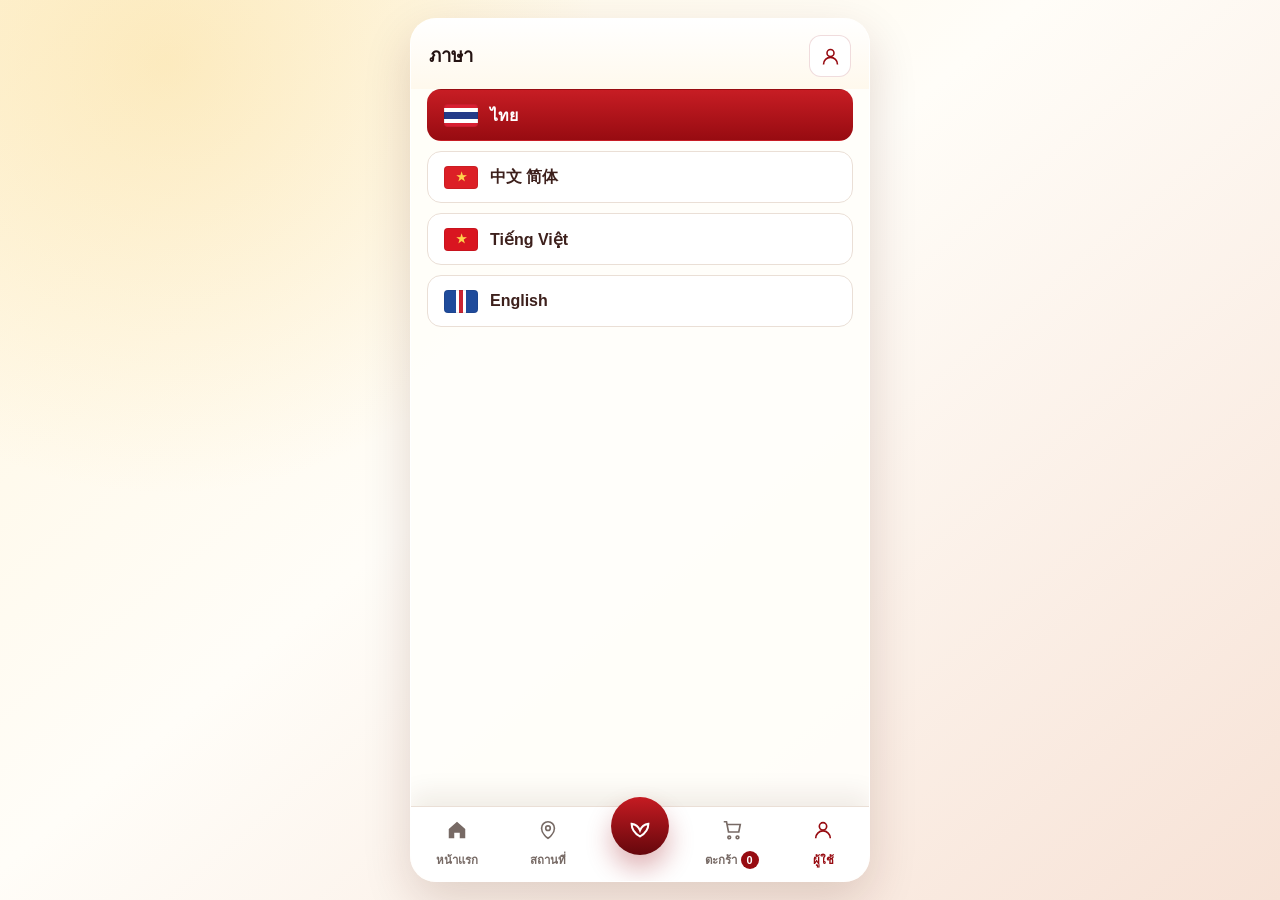
==== language.html @ 893096ab "Build mobile MuuPrachuap prototype" ====
<!doctype html>
<html lang="th">
<head>
  <meta charset="utf-8">
  <meta name="viewport" content="width=device-width, initial-scale=1">
  <title>MuuPrachuap · Language</title>
  <link rel="stylesheet" href="css/styles.css">
</head>
<body data-page="lang">
  <div class="app">
    <header class="view-head">
      <h2 data-i18n="languageTitle">ภาษา</h2>
      <a class="icon-btn" href="user.html" aria-label="User">
        <svg viewBox="0 0 24 24" fill="none" stroke="currentColor" stroke-width="1.8"><circle cx="12" cy="8" r="4"/><path d="M4 21a8 8 0 0 1 16 0"/></svg>
      </a>
    </header>

    <main class="scroll">
      <div class="lang-list" id="languageList"></div>
    </main>

    <nav class="tabs">
      <a class="tab" href="index.html">
        <svg viewBox="0 0 24 24" fill="currentColor"><path d="M12 3 3 10.8V21h6v-6h6v6h6V10.8L12 3Z"/></svg>
        <span data-i18n="home">หน้าแรก</span>
      </a>
      <a class="tab" href="places.html">
        <svg viewBox="0 0 24 24" fill="none" stroke="currentColor" stroke-width="1.8"><path d="M12 21s7-4.7 7-11a7 7 0 1 0-14 0c0 6.3 7 11 7 11Z"/><circle cx="12" cy="10" r="2.5"/></svg>
        <span data-i18n="placesTab">สถานที่</span>
      </a>
      <a class="tab center-tab" href="sets.html" aria-label="Offering sets">
        <span class="round">
          <svg viewBox="0 0 24 24" fill="none" stroke="currentColor" stroke-width="1.7"><path d="M12 21c-4.8-2.7-7.2-6.3-7.2-10.9 3.5.5 5.9 2.4 7.2 5.7 1.3-3.3 3.7-5.2 7.2-5.7 0 4.6-2.4 8.2-7.2 10.9Z"/></svg>
        </span>
      </a>
      <a class="tab" href="cart.html">
        <svg viewBox="0 0 24 24" fill="none" stroke="currentColor" stroke-width="1.8"><path d="M6 6h15l-1.6 8.2H8.2L6 3H3"/><circle cx="9" cy="20" r="1.5"/><circle cx="18" cy="20" r="1.5"/></svg>
        <span class="tab-label"><span data-i18n="cartTab">ตะกร้า</span> <span class="cart-badge">0</span></span>
      </a>
      <a class="tab active" href="user.html">
        <svg viewBox="0 0 24 24" fill="none" stroke="currentColor" stroke-width="1.8"><circle cx="12" cy="8" r="4"/><path d="M4 21a8 8 0 0 1 16 0"/></svg>
        <span data-i18n="userTitle">ผู้ใช้</span>
      </a>
    </nav>
  </div>

  <script src="js/data.js"></script>
  <script src="js/app.js"></script>
</body>
</html>
---- css/styles.css ----
:root {
  --ruby: #970b11;
  --ruby-dark: #65070c;
  --ruby-soft: #c7362f;
  --gold: #f5c85b;
  --gold-soft: #fff4cc;
  --ink: #241312;
  --muted: #7d6e68;
  --line: #eadfd6;
  --paper: #fffaf3;
  --white: #fffefe;
  --shadow: 0 18px 48px rgba(73, 20, 9, .16);
  color-scheme: light;
  font-family: "Inter", "Noto Sans Thai", "Tahoma", sans-serif;
}

* {
  box-sizing: border-box;
}

html,
body {
  height: 100%;
  margin: 0;
  padding: 0;
  overflow: hidden;
  max-width: 100vw;
}

body {
  min-height: 100vh;
  min-height: 100dvh;
  background:
    radial-gradient(circle at 13% 7%, rgba(245, 200, 91, .28), transparent 27rem),
    linear-gradient(140deg, #fff6df 0%, #fffdf8 44%, #f7e2d6 100%);
  color: var(--ink);
  touch-action: pan-y;
}

button,
input,
select,
textarea {
  font: inherit;
}

button {
  cursor: pointer;
}

h1,
h2,
h3,
p {
  margin: 0;
}

a {
  color: inherit;
  text-decoration: none;
}

/* ------------------------------------------------------------------ *
 * App shell - centered phone frame on desktop, full screen on mobile  *
 * ------------------------------------------------------------------ */
.app {
  width: min(460px, 100%);
  margin: 0 auto;
  height: 100vh;
  height: 100dvh;
  background: rgba(255, 254, 250, .94);
  box-shadow: var(--shadow);
  display: flex;
  flex-direction: column;
  position: relative;
  overflow: hidden;
}

@media (min-width: 480px) {
  body {
    padding: 18px 0;
  }

  .app {
    height: calc(100vh - 36px);
    height: calc(100dvh - 36px);
    border-radius: 26px;
    border: 1px solid rgba(255, 255, 255, .84);
  }
}

/* ------------------------------------------------------------------ *
 * Top bar                                                             *
 * ------------------------------------------------------------------ */
.topbar {
  padding: 18px 18px 12px;
  display: flex;
  align-items: center;
  justify-content: space-between;
  gap: 12px;
  background: linear-gradient(180deg, rgba(255, 255, 255, .98), rgba(255, 248, 235, .86));
}

.greeting {
  font-size: 1.24rem;
  line-height: 1.28;
  font-weight: 800;
  color: #2c1715;
}

.view-head {
  padding: 16px 18px 12px;
  display: flex;
  align-items: center;
  justify-content: space-between;
  gap: 10px;
  background: linear-gradient(180deg, rgba(255, 255, 255, .98), rgba(255, 248, 235, .86));
}

.view-head h2 {
  font-size: 1.16rem;
  line-height: 1.25;
}

.icon-btn {
  width: 42px;
  height: 42px;
  flex: none;
  border: 1px solid rgba(151, 11, 17, .14);
  border-radius: 12px;
  color: var(--ruby);
  background: white;
  display: grid;
  place-items: center;
}

.icon-btn svg {
  width: 21px;
  height: 21px;
}

/* ------------------------------------------------------------------ *
 * Scroll region                                                       *
 * ------------------------------------------------------------------ */
.scroll {
  flex: 1;
  min-height: 0;
  overflow: auto;
  padding: 0 16px calc(96px + env(safe-area-inset-bottom, 0px));
  -webkit-overflow-scrolling: touch;
  overscroll-behavior: contain;
  scrollbar-width: none;
  -ms-overflow-style: none;
}

.scroll::-webkit-scrollbar {
  display: none;
}

.empty-state {
  border: 1px dashed #dcc8b6;
  border-radius: 12px;
  padding: 24px 14px;
  color: var(--muted);
  background: rgba(255, 255, 255, .72);
  text-align: center;
  line-height: 1.5;
}

/* ------------------------------------------------------------------ *
 * Hero card                                                           *
 * ------------------------------------------------------------------ */
.hero-card {
  min-height: 178px;
  border-radius: 16px;
  overflow: hidden;
  color: white;
  display: flex;
  align-items: flex-end;
  padding: 18px;
  background:
    linear-gradient(90deg, rgba(95, 4, 8, .95), rgba(151, 11, 17, .72), rgba(151, 11, 17, .08)),
    url("../assets/hero-offering.png") center / cover;
  box-shadow: 0 18px 28px rgba(111, 20, 14, .22);
}

.hero-card h2 {
  font-size: 1.5rem;
  line-height: 1.2;
}

.hero-card p {
  margin-top: 6px;
  color: rgba(255, 248, 225, .92);
  font-size: .92rem;
  line-height: 1.45;
}

.gold-btn,
.ruby-btn {
  border: 0;
  border-radius: 12px;
  min-height: 44px;
  padding: 0 16px;
  display: inline-flex;
  align-items: center;
  justify-content: center;
  gap: 8px;
  font-weight: 800;
}

.gold-btn {
  margin-top: 14px;
  color: #6a2207;
  background: linear-gradient(180deg, #fff0b5, #f2bd45);
}

.ruby-btn {
  color: white;
  background: linear-gradient(180deg, #bc151c, var(--ruby));
  box-shadow: 0 12px 22px rgba(151, 11, 17, .26);
}

.full {
  width: 100%;
}

/* ------------------------------------------------------------------ *
 * Search row                                                          *
 * ------------------------------------------------------------------ */
.search-row {
  margin: 14px 0 12px;
  display: grid;
  grid-template-columns: 1fr 44px;
  gap: 8px;
}

.search-row input {
  height: 44px;
  border: 1px solid var(--line);
  border-radius: 12px;
  padding: 0 14px;
  background: white;
  color: var(--ink);
  outline: 0;
}

/* ------------------------------------------------------------------ *
 * Section title                                                       *
 * ------------------------------------------------------------------ */
.section-title {
  margin: 18px 0 10px;
  display: flex;
  align-items: center;
  justify-content: space-between;
  gap: 10px;
}

.section-title h2 {
  font-size: 1.07rem;
  line-height: 1.2;
}

.section-title a,
.section-title button {
  border: 0;
  background: transparent;
  color: var(--ruby);
  font-weight: 800;
  padding: 6px 0;
}

/* ------------------------------------------------------------------ *
 * Categories                                                          *
 * ------------------------------------------------------------------ */
.category-grid {
  display: grid;
  grid-template-columns: repeat(4, 1fr);
  gap: 10px;
}

.category {
  min-height: 78px;
  border: 1px solid var(--line);
  border-radius: 14px;
  background: white;
  color: #49302b;
  display: grid;
  place-items: center;
  gap: 6px;
  text-align: center;
  font-size: .76rem;
  font-weight: 700;
  padding: 8px 4px;
}

.category.active {
  border-color: rgba(151, 11, 17, .3);
  background: linear-gradient(180deg, #fff7db, #fff);
  color: var(--ruby);
}

.category svg {
  width: 24px;
  height: 24px;
  color: var(--ruby);
}

/* ------------------------------------------------------------------ *
 * Place cards                                                         *
 * ------------------------------------------------------------------ */
.place-grid {
  display: grid;
  grid-template-columns: 1fr;
  gap: 12px;
}

.place-card {
  border: 1px solid var(--line);
  border-radius: 14px;
  overflow: hidden;
  background: white;
  box-shadow: 0 10px 24px rgba(93, 50, 28, .08);
  cursor: pointer;
  display: block;
}

.place-photo {
  height: 150px;
  background-image: linear-gradient(180deg, transparent, rgba(60, 20, 8, .42)), url("../assets/hero-offering.png");
  background-size: cover;
  background-position: center;
}

.place-card:nth-child(2) .place-photo { background-position: 55% 40%; }
.place-card:nth-child(3) .place-photo { background-position: 82% 35%; }

.place-body {
  padding: 12px;
}

.place-body h3 {
  font-size: 1rem;
  line-height: 1.28;
}

.place-note {
  margin-top: 7px;
  color: #6a554d;
  font-size: .8rem;
  line-height: 1.4;
}

.meta {
  margin-top: 6px;
  display: flex;
  flex-wrap: wrap;
  gap: 6px 10px;
  color: var(--muted);
  font-size: .78rem;
}

.rating {
  color: #c88900;
  font-weight: 800;
}

/* ------------------------------------------------------------------ *
 * Place detail page                                                   *
 * ------------------------------------------------------------------ */
.detail-hero {
  height: 220px;
  border-radius: 16px;
  background-image: linear-gradient(180deg, rgba(36, 19, 18, .05), rgba(36, 19, 18, .5)), url("../assets/hero-offering.png");
  background-size: cover;
  background-position: center;
}

/* ------------------------------------------------------------------ *
 * Shop / offering sets                                                *
 * ------------------------------------------------------------------ */
.shop-list {
  display: grid;
  gap: 10px;
  margin-bottom: 16px;
}

.shop-item {
  display: grid;
  grid-template-columns: 84px 1fr auto;
  gap: 10px;
  border: 1px solid var(--line);
  border-radius: 14px;
  background: white;
  padding: 8px;
  align-items: center;
  cursor: pointer;
}

.shop-item.active {
  border-color: rgba(151, 11, 17, .46);
  box-shadow: 0 0 0 2px rgba(151, 11, 17, .08);
}

.shop-img {
  width: 84px;
  height: 78px;
  border-radius: 10px;
  background-image: url("../assets/hero-offering.png");
  background-size: 240%;
  background-position: 76% 60%;
}

.shop-item:nth-child(2) .shop-img { background-position: 70% 48%; }
.shop-item:nth-child(3) .shop-img { background-position: 88% 72%; }

.shop-item h3 {
  font-size: .92rem;
  line-height: 1.28;
}

.shop-item p {
  margin-top: 4px;
  color: var(--muted);
  font-size: .76rem;
  line-height: 1.35;
}

.price {
  margin-top: 6px;
  color: var(--ruby);
  font-weight: 900;
  font-size: 1.06rem;
}

.add-btn {
  width: 34px;
  height: 34px;
  border: 0;
  border-radius: 50%;
  background: var(--ruby);
  color: white;
  display: grid;
  place-items: center;
  font-size: 1.2rem;
  line-height: 1;
}

.detail-card {
  border: 1px solid var(--line);
  border-radius: 14px;
  background: white;
  overflow: hidden;
}

.detail-img {
  height: 178px;
  background-image: url("../assets/hero-offering.png");
  background-size: cover;
  background-position: 80% 55%;
}

.detail-body {
  padding: 13px;
}

.detail-head {
  display: flex;
  justify-content: space-between;
  gap: 12px;
  align-items: start;
}

.detail-head h3 {
  font-size: 1.03rem;
  line-height: 1.3;
}

.detail-body p {
  margin-top: 8px;
  color: #6a554d;
  line-height: 1.55;
  font-size: .86rem;
}

.includes {
  margin: 12px 0;
  display: grid;
  grid-template-columns: repeat(3, 1fr);
  gap: 8px;
}

.include {
  min-height: 70px;
  border-radius: 12px;
  background: var(--paper);
  display: grid;
  place-items: center;
  text-align: center;
  color: #67443b;
  padding: 8px 4px;
  font-size: .72rem;
  font-weight: 800;
  border: 1px solid #f1e3c6;
}

.include svg {
  width: 22px;
  height: 22px;
  color: var(--ruby);
  margin-bottom: 4px;
}

/* ------------------------------------------------------------------ *
 * Cart / order                                                        *
 * ------------------------------------------------------------------ */
.cart-box {
  margin-bottom: 12px;
  padding: 12px;
  border: 1px solid var(--line);
  border-radius: 14px;
  background: #fff;
}

.cart-box > h3 {
  margin-bottom: 8px;
}

.cart-line,
.total-line {
  display: flex;
  justify-content: space-between;
  gap: 12px;
  margin-top: 8px;
  color: #5b4943;
  font-size: .86rem;
}

.cart-line.interactive {
  align-items: center;
}

.cart-line.interactive span:first-child {
  flex: 1;
}

.qty-control {
  display: inline-grid;
  grid-template-columns: 28px minmax(20px, auto) 28px;
  align-items: center;
  gap: 5px;
  margin-left: auto;
}

.qty-control button {
  width: 28px;
  height: 28px;
  border: 1px solid var(--line);
  border-radius: 8px;
  color: var(--ruby);
  background: white;
  font-weight: 900;
}

.total-line {
  padding-top: 10px;
  border-top: 1px solid var(--line);
  color: var(--ruby);
  font-size: 1rem;
  font-weight: 900;
}

.service-card {
  margin-bottom: 10px;
  padding: 10px;
  border-radius: 12px;
  border: 1px solid var(--line);
  background: var(--paper);
}

.service-card strong {
  display: block;
  color: var(--ruby-dark);
  font-size: .86rem;
}

.service-card span {
  display: block;
  margin-top: 3px;
  color: var(--muted);
  font-size: .78rem;
  line-height: 1.35;
}

.form-grid {
  display: grid;
  gap: 10px;
}

.field {
  display: grid;
  gap: 5px;
  color: #4c322c;
  font-size: .82rem;
  font-weight: 800;
}

.field input,
.field textarea {
  width: 100%;
  border: 1px solid var(--line);
  border-radius: 12px;
  min-height: 44px;
  padding: 10px 12px;
  background: white;
  color: var(--ink);
  outline: 0;
  resize: vertical;
}

.field textarea {
  min-height: 76px;
}

/* ------------------------------------------------------------------ *
 * Language page                                                       *
 * ------------------------------------------------------------------ */
.lang-list {
  display: grid;
  gap: 10px;
}

.lang-button {
  width: 100%;
  border: 1px solid var(--line);
  min-height: 52px;
  padding: 8px 16px;
  border-radius: 14px;
  display: flex;
  align-items: center;
  gap: 12px;
  color: #3d201c;
  background: white;
  font-weight: 700;
}

.lang-button.active {
  color: white;
  border-color: transparent;
  background: linear-gradient(180deg, #c71d24, var(--ruby));
}

.flag {
  width: 34px;
  height: 23px;
  flex: none;
  border-radius: 4px;
  display: inline-grid;
  place-items: center;
  overflow: hidden;
  color: white;
  font-size: .72rem;
  font-weight: 800;
  box-shadow: inset 0 0 0 1px rgba(0, 0, 0, .08);
}

.flag.th { background: linear-gradient(#d81e31 0 18%, #fff 18% 33%, #243a88 33% 67%, #fff 67% 82%, #d81e31 82%); }
.flag.cn { background: #dc1f26; color: #ffd34c; }
.flag.vn { background: #d91520; color: #ffd34c; }
.flag.en { background: linear-gradient(90deg, #1f4b9b 0 36%, #fff 36% 43%, #c92432 43% 57%, #fff 57% 64%, #1f4b9b 64%); }

/* ------------------------------------------------------------------ *
 * Bottom tab bar                                                      *
 * ------------------------------------------------------------------ */
.tabs {
  position: absolute;
  left: 0;
  right: 0;
  bottom: 0;
  min-height: 70px;
  padding-bottom: env(safe-area-inset-bottom, 0px);
  display: grid;
  grid-template-columns: repeat(5, 1fr);
  background: rgba(255, 255, 255, .98);
  border-top: 1px solid var(--line);
  box-shadow: 0 -12px 26px rgba(60, 24, 13, .08);
  z-index: 20;
}

.tab {
  border: 0;
  background: transparent;
  display: grid;
  place-items: center;
  gap: 3px;
  color: #776a65;
  font-size: .72rem;
  font-weight: 800;
  padding: 8px 2px;
}

.tab.active {
  color: var(--ruby);
}

.tab-label {
  display: inline-flex;
  align-items: center;
  gap: 4px;
}

.tab svg {
  width: 22px;
  height: 22px;
}

.cart-badge {
  min-width: 18px;
  height: 18px;
  border-radius: 999px;
  display: inline-grid;
  place-items: center;
  padding: 0 5px;
  color: white;
  background: var(--ruby);
  font-size: .68rem;
  line-height: 1;
}

.center-tab {
  align-self: start;
  transform: translateY(-18px);
}

.center-tab .round {
  width: 58px;
  height: 58px;
  border-radius: 50%;
  background: linear-gradient(180deg, #c51b22, var(--ruby-dark));
  color: white;
  display: grid;
  place-items: center;
  box-shadow: 0 14px 26px rgba(151, 11, 17, .3);
}

.center-tab svg {
  width: 28px;
  height: 28px;
}

.profile-grid {
  display: grid;
  gap: 12px;
}

.profile-card {
  border: 1px solid var(--line);
  border-radius: 14px;
  background: white;
  padding: 14px;
  box-shadow: 0 10px 24px rgba(93, 50, 28, .08);
}

.profile-card h3 {
  font-size: 1rem;
  line-height: 1.25;
}

.profile-card p {
  margin-top: 6px;
  color: var(--muted);
  font-size: .84rem;
  line-height: 1.45;
}

/* ------------------------------------------------------------------ *
 * Toast                                                               *
 * ------------------------------------------------------------------ */
.toast {
  position: fixed;
  left: 50%;
  transform: translateX(-50%);
  bottom: 90px;
  z-index: 60;
  width: min(420px, calc(100% - 36px));
  min-height: 44px;
  display: none;
  align-items: center;
  justify-content: center;
  padding: 10px 14px;
  border-radius: 12px;
  color: white;
  background: rgba(101, 7, 12, .95);
  box-shadow: 0 14px 26px rgba(60, 24, 13, .24);
  text-align: center;
  font-weight: 800;
}

.toast.show {
  display: flex;
}
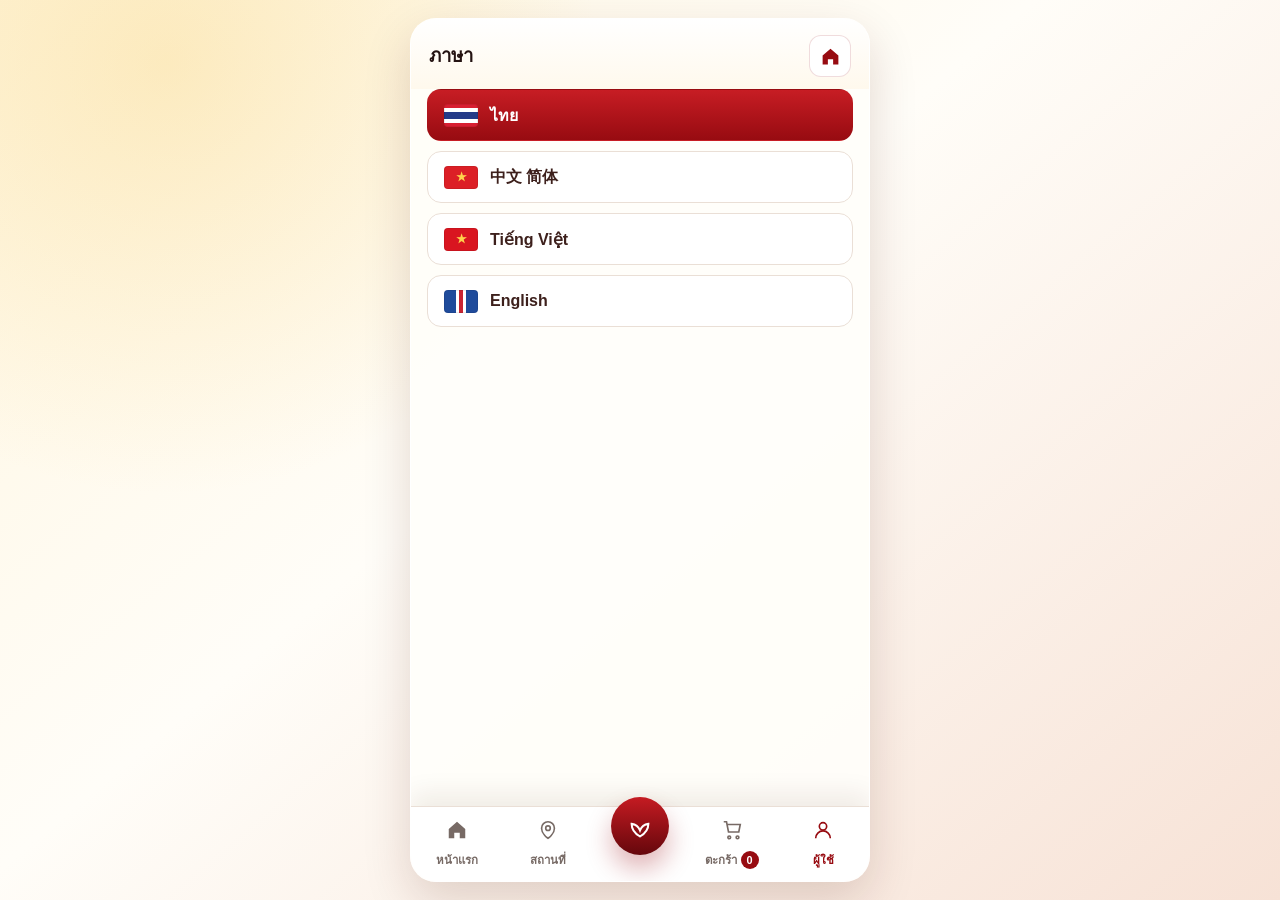
==== commit 57544eb5: "Change language header action back to home" ====
--- a/language.html
+++ b/language.html
@@ -10,8 +10,8 @@
   <div class="app">
     <header class="view-head">
       <h2 data-i18n="languageTitle">ภาษา</h2>
-      <a class="icon-btn" href="user.html" aria-label="User">
-        <svg viewBox="0 0 24 24" fill="none" stroke="currentColor" stroke-width="1.8"><circle cx="12" cy="8" r="4"/><path d="M4 21a8 8 0 0 1 16 0"/></svg>
+      <a class="icon-btn" href="index.html" aria-label="Home">
+        <svg viewBox="0 0 24 24" fill="currentColor"><path d="M12 3 3 10.8V21h6v-6h6v6h6V10.8L12 3Z"/></svg>
       </a>
     </header>
 
